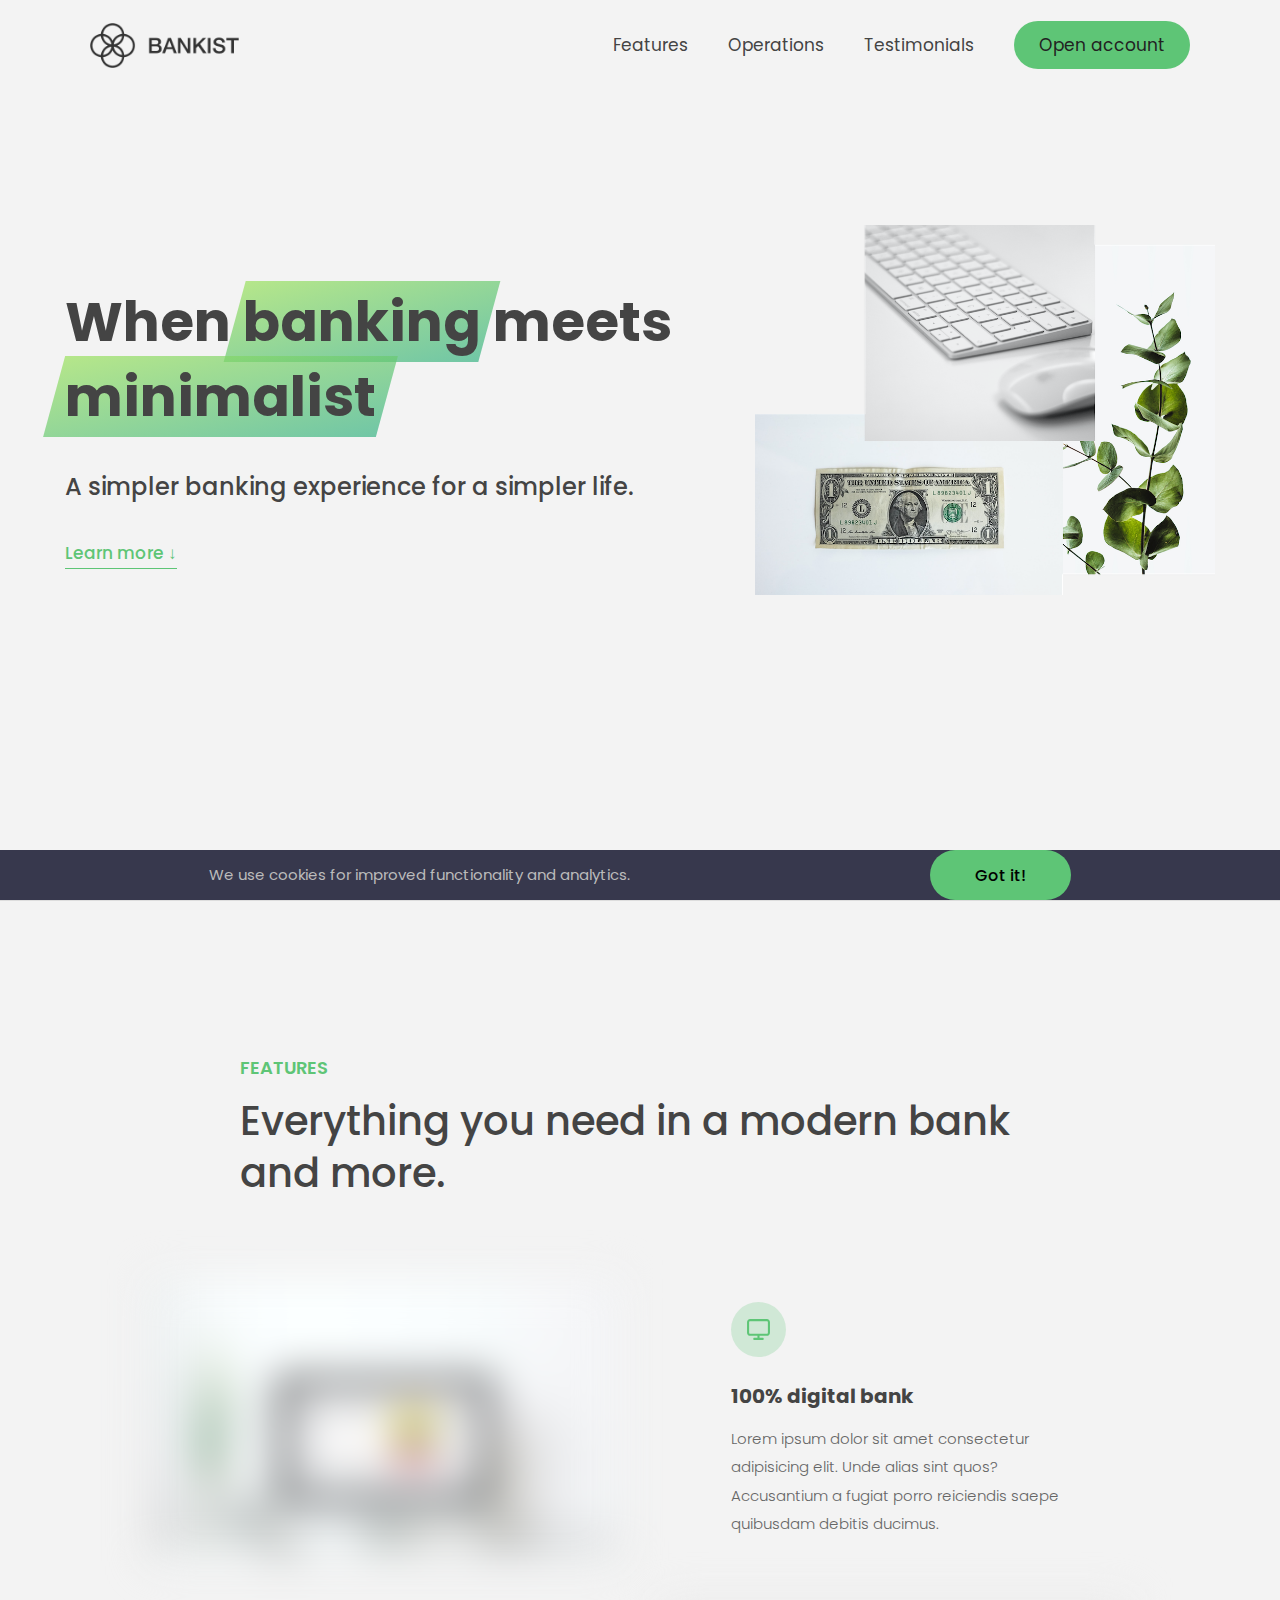
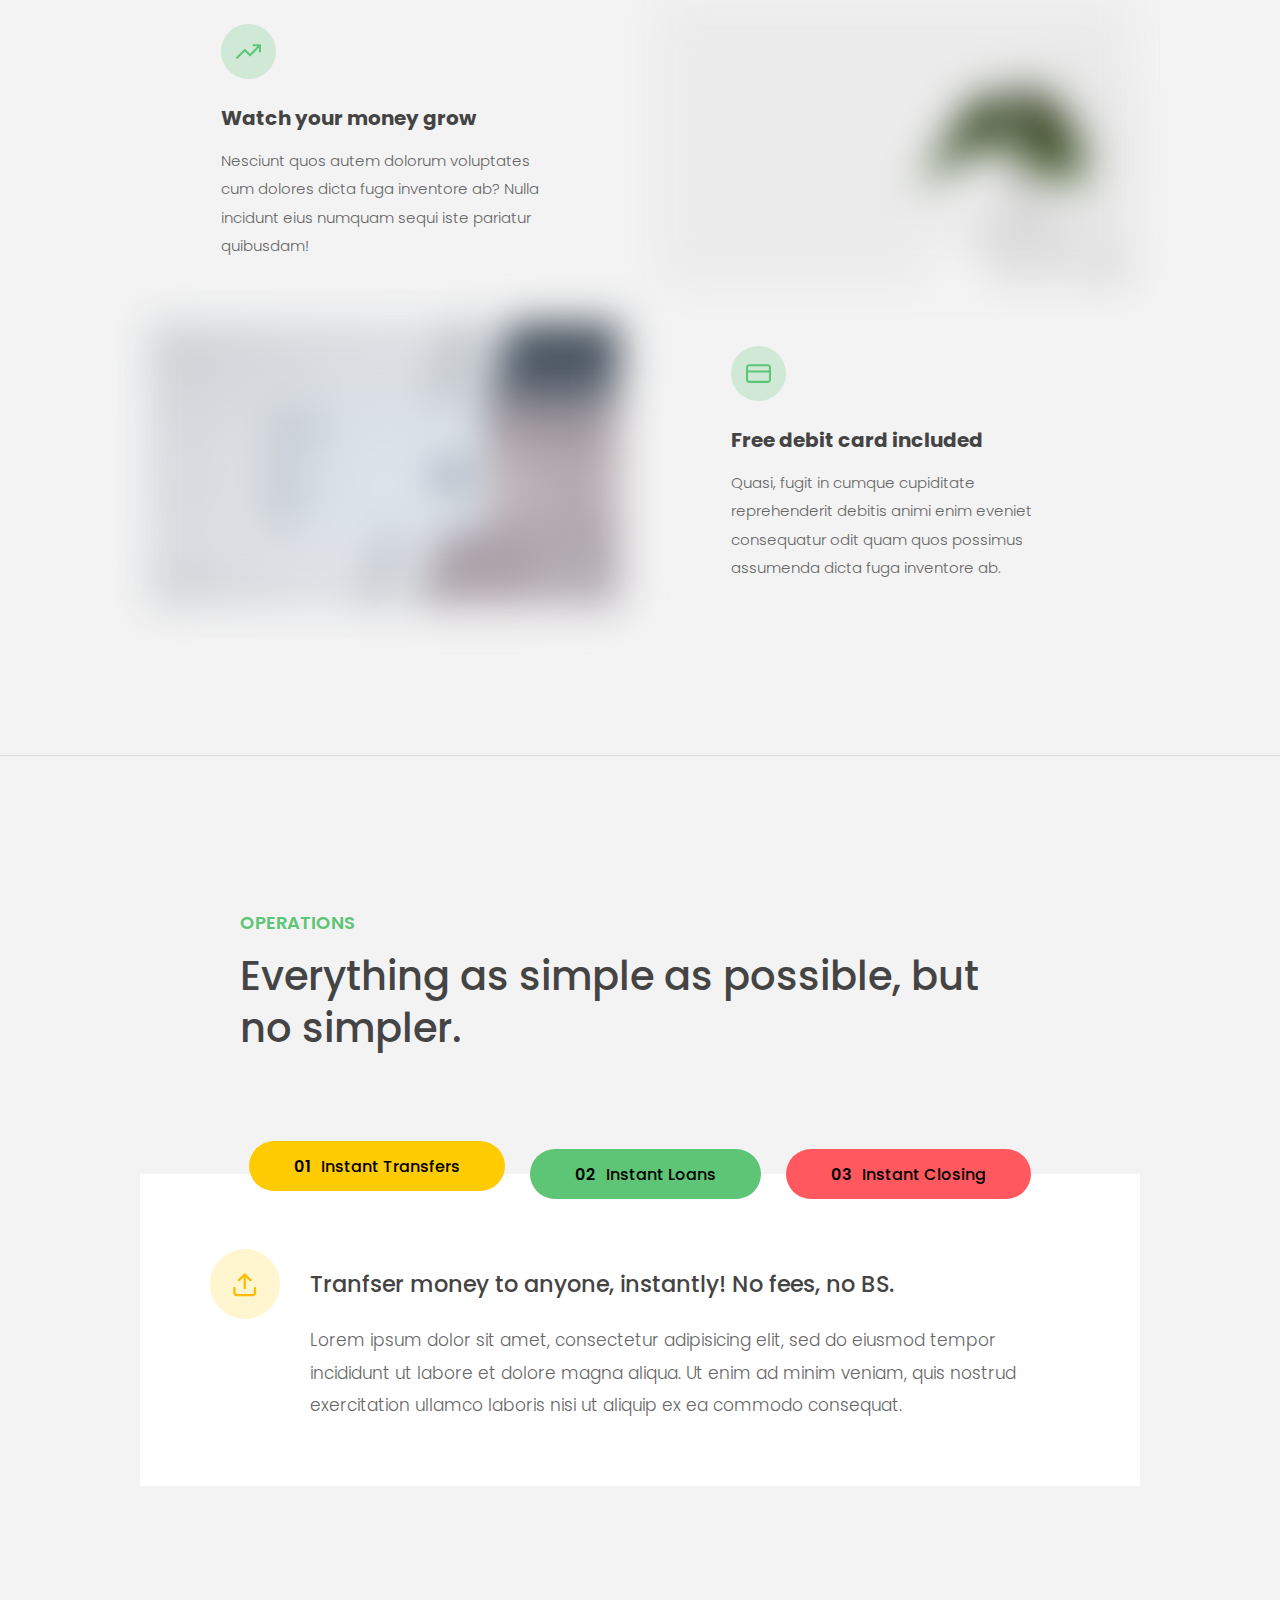
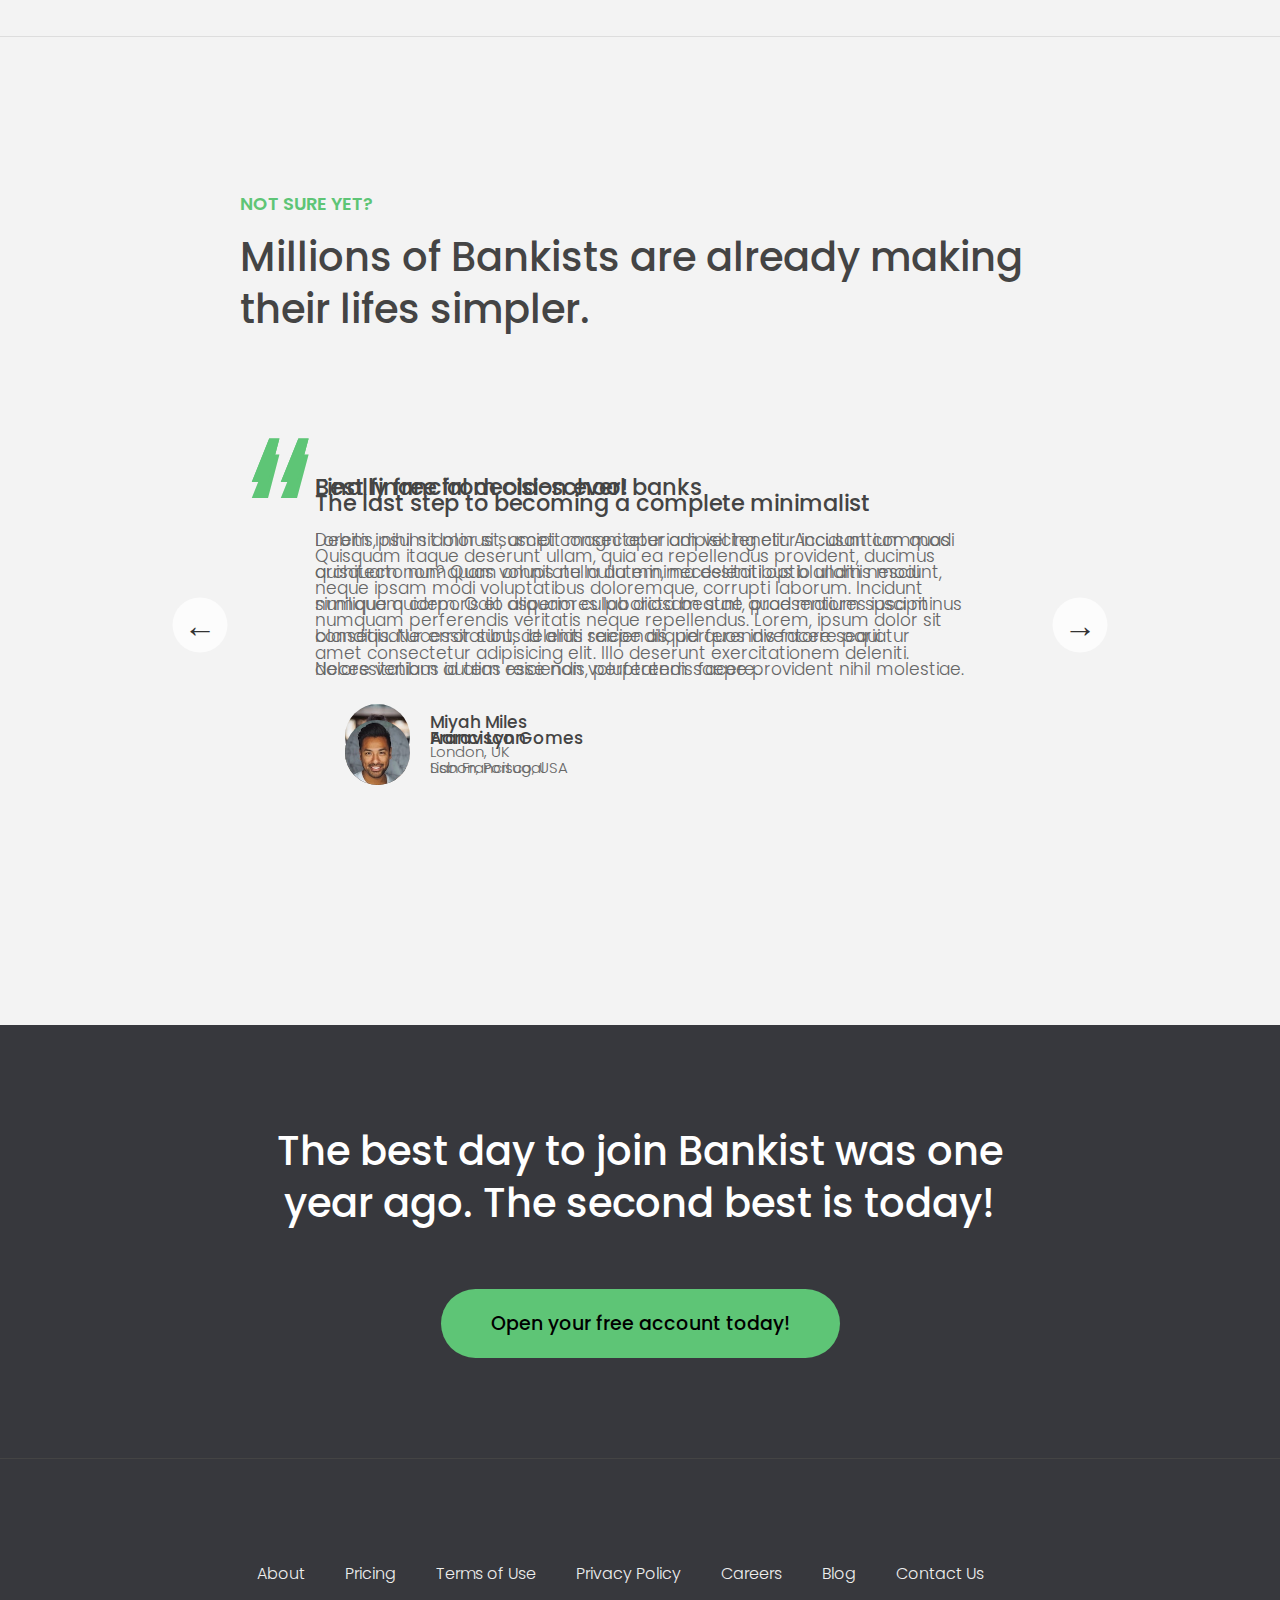
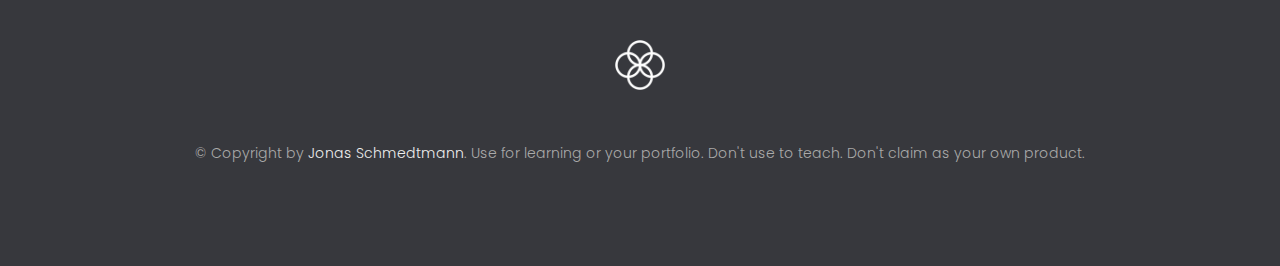
==== Bankist/index.html @ 1654a53a "." ====
<!DOCTYPE html>
<html lang="en">
  <head>
    <meta charset="UTF-8" />
    <meta name="viewport" content="width=device-width, initial-scale=1.0" />
    <meta http-equiv="X-UA-Compatible" content="ie=edge" />
    <link rel="shortcut icon" type="image/png" href="img/icon.png" />

    <link
      href="https://fonts.googleapis.com/css?family=Poppins:300,400,500,600&display=swap"
      rel="stylesheet"
    />
    <link rel="stylesheet" href="style.css" />
    <title>Bankist | When Banking meets Minimalist</title>
  </head>
  <body>
    <header class="header">
      <nav class="nav">
        <img
          src="img/logo.png"
          alt="Bankist logo"
          class="nav__logo"
          id="logo"
        />
        <ul class="nav__links">
          <li class="nav__item">
            <a class="nav__link" href="#section--1">Features</a>
          </li>
          <li class="nav__item">
            <a class="nav__link" href="#section--2">Operations</a>
          </li>
          <li class="nav__item">
            <a class="nav__link" href="#section--3">Testimonials</a>
          </li>
          <li class="nav__item">
            <a class="nav__link nav__link--btn btn--show-modal" href="#"
              >Open account</a
            >
          </li>
        </ul>
      </nav>

      <div class="header__title">
        <h1>
          When
          <!-- Green highlight effect -->
          <span class="highlight">banking</span>
          meets<br />
          <span class="highlight">minimalist</span>
        </h1>
        <h4>A simpler banking experience for a simpler life.</h4>
        <button class="btn--text btn--scroll-to">Learn more &DownArrow;</button>
        <img
          src="img/hero.png"
          class="header__img"
          alt="Minimalist bank items"
        />
      </div>
    </header>

    <section class="section" id="section--1">
      <div class="section__title">
        <h2 class="section__description">Features</h2>
        <h3 class="section__header">
          Everything you need in a modern bank and more.
        </h3>
      </div>

      <div class="features">
        <img
          src="img/digital-lazy.jpg"
          data-src="img/digital.jpg"
          alt="Computer"
          class="features__img lazy-img"
        />
        <div class="features__feature">
          <div class="features__icon">
            <svg>
              <use xlink:href="img/icons.svg#icon-monitor"></use>
            </svg>
          </div>
          <h5 class="features__header">100% digital bank</h5>
          <p>
            Lorem ipsum dolor sit amet consectetur adipisicing elit. Unde alias
            sint quos? Accusantium a fugiat porro reiciendis saepe quibusdam
            debitis ducimus.
          </p>
        </div>

        <div class="features__feature">
          <div class="features__icon">
            <svg>
              <use xlink:href="img/icons.svg#icon-trending-up"></use>
            </svg>
          </div>
          <h5 class="features__header">Watch your money grow</h5>
          <p>
            Nesciunt quos autem dolorum voluptates cum dolores dicta fuga
            inventore ab? Nulla incidunt eius numquam sequi iste pariatur
            quibusdam!
          </p>
        </div>
        <img
          src="img/grow-lazy.jpg"
          data-src="img/grow.jpg"
          alt="Plant"
          class="features__img lazy-img"
        />

        <img
          src="img/card-lazy.jpg"
          data-src="img/card.jpg"
          alt="Credit card"
          class="features__img lazy-img"
        />
        <div class="features__feature">
          <div class="features__icon">
            <svg>
              <use xlink:href="img/icons.svg#icon-credit-card"></use>
            </svg>
          </div>
          <h5 class="features__header">Free debit card included</h5>
          <p>
            Quasi, fugit in cumque cupiditate reprehenderit debitis animi enim
            eveniet consequatur odit quam quos possimus assumenda dicta fuga
            inventore ab.
          </p>
        </div>
      </div>
    </section>

    <section class="section" id="section--2">
      <div class="section__title">
        <h2 class="section__description">Operations</h2>
        <h3 class="section__header">
          Everything as simple as possible, but no simpler.
        </h3>
      </div>

      <div class="operations">
        <div class="operations__tab-container">
          <button
            class="btn operations__tab operations__tab--1 operations__tab--active"
            data-tab="1"
          >
            <span>01</span>Instant Transfers
          </button>
          <button class="btn operations__tab operations__tab--2" data-tab="2">
            <span>02</span>Instant Loans
          </button>
          <button class="btn operations__tab operations__tab--3" data-tab="3">
            <span>03</span>Instant Closing
          </button>
        </div>
        <div
          class="operations__content operations__content--1 operations__content--active"
        >
          <div class="operations__icon operations__icon--1">
            <svg>
              <use xlink:href="img/icons.svg#icon-upload"></use>
            </svg>
          </div>
          <h5 class="operations__header">
            Tranfser money to anyone, instantly! No fees, no BS.
          </h5>
          <p>
            Lorem ipsum dolor sit amet, consectetur adipisicing elit, sed do
            eiusmod tempor incididunt ut labore et dolore magna aliqua. Ut enim
            ad minim veniam, quis nostrud exercitation ullamco laboris nisi ut
            aliquip ex ea commodo consequat.
          </p>
        </div>

        <div class="operations__content operations__content--2">
          <div class="operations__icon operations__icon--2">
            <svg>
              <use xlink:href="img/icons.svg#icon-home"></use>
            </svg>
          </div>
          <h5 class="operations__header">
            Buy a home or make your dreams come true, with instant loans.
          </h5>
          <p>
            Duis aute irure dolor in reprehenderit in voluptate velit esse
            cillum dolore eu fugiat nulla pariatur. Excepteur sint occaecat
            cupidatat non proident, sunt in culpa qui officia deserunt mollit
            anim id est laborum.
          </p>
        </div>
        <div class="operations__content operations__content--3">
          <div class="operations__icon operations__icon--3">
            <svg>
              <use xlink:href="img/icons.svg#icon-user-x"></use>
            </svg>
          </div>
          <h5 class="operations__header">
            No longer need your account? No problem! Close it instantly.
          </h5>
          <p>
            Excepteur sint occaecat cupidatat non proident, sunt in culpa qui
            officia deserunt mollit anim id est laborum. Ut enim ad minim
            veniam, quis nostrud exercitation ullamco laboris nisi ut aliquip ex
            ea commodo consequat.
          </p>
        </div>
      </div>
    </section>

    <section class="section" id="section--3">
      <div class="section__title section__title--testimonials">
        <h2 class="section__description">Not sure yet?</h2>
        <h3 class="section__header">
          Millions of Bankists are already making their lifes simpler.
        </h3>
      </div>

      <div class="slider">
        <div class="slide slide--1">
          <div class="testimonial">
            <h5 class="testimonial__header">Best financial decision ever!</h5>
            <blockquote class="testimonial__text">
              Lorem ipsum dolor sit, amet consectetur adipisicing elit.
              Accusantium quas quisquam non? Quas voluptate nulla minima
              deleniti optio ullam nesciunt, numquam corporis et asperiores
              laboriosam sunt, praesentium suscipit blanditiis. Necessitatibus
              id alias reiciendis, perferendis facere pariatur dolore veniam
              autem esse non voluptatem saepe provident nihil molestiae.
            </blockquote>
            <address class="testimonial__author">
              <img src="img/user-1.jpg" alt="" class="testimonial__photo" />
              <h6 class="testimonial__name">Aarav Lynn</h6>
              <p class="testimonial__location">San Francisco, USA</p>
            </address>
          </div>
        </div>

        <div class="slide slide--2">
          <div class="testimonial">
            <h5 class="testimonial__header">
              The last step to becoming a complete minimalist
            </h5>
            <blockquote class="testimonial__text">
              Quisquam itaque deserunt ullam, quia ea repellendus provident,
              ducimus neque ipsam modi voluptatibus doloremque, corrupti
              laborum. Incidunt numquam perferendis veritatis neque repellendus.
              Lorem, ipsum dolor sit amet consectetur adipisicing elit. Illo
              deserunt exercitationem deleniti.
            </blockquote>
            <address class="testimonial__author">
              <img src="img/user-2.jpg" alt="" class="testimonial__photo" />
              <h6 class="testimonial__name">Miyah Miles</h6>
              <p class="testimonial__location">London, UK</p>
            </address>
          </div>
        </div>

        <div class="slide slide--3">
          <div class="testimonial">
            <h5 class="testimonial__header">
              Finally free from old-school banks
            </h5>
            <blockquote class="testimonial__text">
              Debitis, nihil sit minus suscipit magni aperiam vel tenetur
              incidunt commodi architecto numquam omnis nulla autem,
              necessitatibus blanditiis modi similique quidem. Odio aliquam
              culpa dicta beatae quod maiores ipsa minus consequatur error sunt,
              deleniti saepe aliquid quos inventore sequi. Necessitatibus id
              alias reiciendis, perferendis facere.
            </blockquote>
            <address class="testimonial__author">
              <img src="img/user-3.jpg" alt="" class="testimonial__photo" />
              <h6 class="testimonial__name">Francisco Gomes</h6>
              <p class="testimonial__location">Lisbon, Portugal</p>
            </address>
          </div>
        </div>

        <!-- <div class="slide"><img src="img/img-1.jpg" alt="Photo 1" /></div>
        <div class="slide"><img src="img/img-2.jpg" alt="Photo 2" /></div>
        <div class="slide"><img src="img/img-3.jpg" alt="Photo 3" /></div>
        <div class="slide"><img src="img/img-4.jpg" alt="Photo 4" /></div> -->
        <button class="slider__btn slider__btn--left">&larr;</button>
        <button class="slider__btn slider__btn--right">&rarr;</button>
        <div class="dots"></div>
      </div>
    </section>

    <section class="section section--sign-up">
      <div class="section__title">
        <h3 class="section__header">
          The best day to join Bankist was one year ago. The second best is
          today!
        </h3>
      </div>
      <button class="btn btn--show-modal">Open your free account today!</button>
    </section>

    <footer class="footer">
      <ul class="footer__nav">
        <li class="footer__item">
          <a class="footer__link" href="#">About</a>
        </li>
        <li class="footer__item">
          <a class="footer__link" href="#">Pricing</a>
        </li>
        <li class="footer__item">
          <a class="footer__link" href="#">Terms of Use</a>
        </li>
        <li class="footer__item">
          <a class="footer__link" href="#">Privacy Policy</a>
        </li>
        <li class="footer__item">
          <a class="footer__link" href="#">Careers</a>
        </li>
        <li class="footer__item">
          <a class="footer__link" href="#">Blog</a>
        </li>
        <li class="footer__item">
          <a class="footer__link" href="#">Contact Us</a>
        </li>
      </ul>
      <img src="img/icon.png" alt="Logo" class="footer__logo" />
      <p class="footer__copyright">
        &copy; Copyright by
        <a
          class="footer__link twitter-link"
          target="_blank"
          href="https://twitter.com/jonasschmedtman"
          >Jonas Schmedtmann</a
        >. Use for learning or your portfolio. Don't use to teach. Don't claim
        as your own product.
      </p>
    </footer>

    <div class="modal hidden">
      <button class="btn--close-modal">&times;</button>
      <h2 class="modal__header">
        Open your bank account <br />
        in just <span class="highlight">5 minutes</span>
      </h2>
      <form class="modal__form">
        <label>First Name</label>
        <input type="text" />
        <label>Last Name</label>
        <input type="text" />
        <label>Email Address</label>
        <input type="email" />
        <button class="btn">Next step &rarr;</button>
      </form>
    </div>
    <div class="overlay hidden"></div>

    <script src="script.js"></script>
  </body>
</html>
---- Bankist/style.css ----
/* The page is NOT responsive. You can implement responsiveness yourself if you wanna have some fun 😃 */

:root {
  --color-primary: #5ec576;
  --color-secondary: #ffcb03;
  --color-tertiary: #ff585f;
  --color-primary-darker: #4bbb7d;
  --color-secondary-darker: #ffbb00;
  --color-tertiary-darker: #fd424b;
  --color-primary-opacity: #5ec5763a;
  --color-secondary-opacity: #ffcd0331;
  --color-tertiary-opacity: #ff58602d;
  --gradient-primary: linear-gradient(to top left, #39b385, #9be15d);
  --gradient-secondary: linear-gradient(to top left, #ffb003, #ffcb03);
}

* {
  margin: 0;
  padding: 0;
  box-sizing: inherit;
}

html {
  font-size: 62.5%;
  box-sizing: border-box;
}

body {
  font-family: 'Poppins', sans-serif;
  font-weight: 300;
  color: #444;
  line-height: 1.9;
  background-color: #f3f3f3;
}

/* GENERAL ELEMENTS */
.section {
  padding: 15rem 3rem;
  border-top: 1px solid #ddd;

  transition: transform 1s, opacity 1s;
}

.section--hidden {
  opacity: 0;
  transform: translateY(8rem);
}

.section__title {
  max-width: 80rem;
  margin: 0 auto 8rem auto;
}

.section__description {
  font-size: 1.8rem;
  font-weight: 600;
  text-transform: uppercase;
  color: var(--color-primary);
  margin-bottom: 1rem;
}

.section__header {
  font-size: 4rem;
  line-height: 1.3;
  font-weight: 500;
}

.btn {
  display: inline-block;
  background-color: var(--color-primary);
  font-size: 1.6rem;
  font-family: inherit;
  font-weight: 500;
  border: none;
  padding: 1.25rem 4.5rem;
  border-radius: 10rem;
  cursor: pointer;
  transition: all 0.3s;
}

.btn:hover {
  background-color: var(--color-primary-darker);
}

.btn--text {
  display: inline-block;
  background: none;
  font-size: 1.7rem;
  font-family: inherit;
  font-weight: 500;
  color: var(--color-primary);
  border: none;
  border-bottom: 1px solid currentColor;
  padding-bottom: 2px;
  cursor: pointer;
  transition: all 0.3s;
}

p {
  color: #666;
}

/* This is BAD for accessibility! Don't do in the real world! */
button:focus {
  outline: none;
}

img {
  transition: filter 0.5s;
}

.lazy-img {
  filter: blur(20px);
}

/* NAVIGATION */
.nav {
  display: flex;
  justify-content: space-between;
  align-items: center;
  height: 9rem;
  width: 100%;
  padding: 0 6rem;
  z-index: 100;
}

/* nav and stickly class at the same time */
.nav.sticky {
  position: fixed;
  background-color: rgba(255, 255, 255, 0.95);
}

.nav__logo {
  height: 4.5rem;
  transition: all 0.3s;
}

.nav__links {
  display: flex;
  align-items: center;
  list-style: none;
}

.nav__item {
  margin-left: 4rem;
}

.nav__link:link,
.nav__link:visited {
  font-size: 1.7rem;
  font-weight: 400;
  color: inherit;
  text-decoration: none;
  display: block;
  transition: all 0.3s;
}

.nav__link--btn:link,
.nav__link--btn:visited {
  padding: 0.8rem 2.5rem;
  border-radius: 3rem;
  background-color: var(--color-primary);
  color: #222;
}

.nav__link--btn:hover,
.nav__link--btn:active {
  color: inherit;
  background-color: var(--color-primary-darker);
  color: #333;
}

/* HEADER */
.header {
  padding: 0 3rem;
  height: 100vh;
  display: flex;
  flex-direction: column;
  align-items: center;
}

.header__title {
  flex: 1;

  max-width: 115rem;
  display: grid;
  grid-template-columns: 3fr 2fr;
  row-gap: 3rem;
  align-content: center;
  justify-content: center;

  align-items: start;
  justify-items: start;
}

h1 {
  font-size: 5.5rem;
  line-height: 1.35;
}

h4 {
  font-size: 2.4rem;
  font-weight: 500;
}

.header__img {
  width: 100%;
  grid-column: 2 / 3;
  grid-row: 1 / span 4;
  transform: translateY(-6rem);
}

.highlight {
  position: relative;
}

.highlight::after {
  display: block;
  content: '';
  position: absolute;
  bottom: 0;
  left: 0;
  height: 100%;
  width: 100%;
  z-index: -1;
  opacity: 0.7;
  transform: scale(1.07, 1.05) skewX(-15deg);
  background-image: var(--gradient-primary);
}

/* FEATURES */
.features {
  display: grid;
  grid-template-columns: 1fr 1fr;
  gap: 4rem;
  margin: 0 12rem;
}

.features__img {
  width: 100%;
}

.features__feature {
  align-self: center;
  justify-self: center;
  width: 70%;
  font-size: 1.5rem;
}

.features__icon {
  display: flex;
  align-items: center;
  justify-content: center;
  background-color: var(--color-primary-opacity);
  height: 5.5rem;
  width: 5.5rem;
  border-radius: 50%;
  margin-bottom: 2rem;
}

.features__icon svg {
  height: 2.5rem;
  width: 2.5rem;
  fill: var(--color-primary);
}

.features__header {
  font-size: 2rem;
  margin-bottom: 1rem;
}

/* OPERATIONS */
.operations {
  max-width: 100rem;
  margin: 12rem auto 0 auto;

  background-color: #fff;
}

.operations__tab-container {
  display: flex;
  justify-content: center;
}

.operations__tab {
  margin-right: 2.5rem;
  transform: translateY(-50%);
}

.operations__tab span {
  margin-right: 1rem;
  font-weight: 600;
  display: inline-block;
}

.operations__tab--1 {
  background-color: var(--color-secondary);
}

.operations__tab--1:hover {
  background-color: var(--color-secondary-darker);
}

.operations__tab--3 {
  background-color: var(--color-tertiary);
  margin: 0;
}

.operations__tab--3:hover {
  background-color: var(--color-tertiary-darker);
}

.operations__tab--active {
  transform: translateY(-66%);
}

.operations__content {
  display: none;

  /* JUST PRESENTATIONAL */
  font-size: 1.7rem;
  padding: 2.5rem 7rem 6.5rem 7rem;
}

.operations__content--active {
  display: grid;
  grid-template-columns: 7rem 1fr;
  column-gap: 3rem;
  row-gap: 0.5rem;
}

.operations__header {
  font-size: 2.25rem;
  font-weight: 500;
  align-self: center;
}

.operations__icon {
  display: flex;
  align-items: center;
  justify-content: center;
  height: 7rem;
  width: 7rem;
  border-radius: 50%;
}

.operations__icon svg {
  height: 2.75rem;
  width: 2.75rem;
}

.operations__content p {
  grid-column: 2;
}

.operations__icon--1 {
  background-color: var(--color-secondary-opacity);
}
.operations__icon--2 {
  background-color: var(--color-primary-opacity);
}
.operations__icon--3 {
  background-color: var(--color-tertiary-opacity);
}
.operations__icon--1 svg {
  fill: var(--color-secondary-darker);
}
.operations__icon--2 svg {
  fill: var(--color-primary);
}
.operations__icon--3 svg {
  fill: var(--color-tertiary);
}

/* SLIDER */
.slider {
  max-width: 100rem;
  height: 50rem;
  margin: 0 auto;
  position: relative;

  /* IN THE END */
  overflow: hidden;
}

.slide {
  position: absolute;
  top: 0;
  width: 100%;
  height: 50rem;

  display: flex;
  align-items: center;
  justify-content: center;

  /* THIS creates the animation! */
  transition: transform 1s;
}

.slide > img {
  /* Only for images that have different size than slide */
  width: 100%;
  height: 100%;
  object-fit: cover;
}

.slider__btn {
  position: absolute;
  top: 50%;
  z-index: 10;

  border: none;
  background: rgba(255, 255, 255, 0.7);
  font-family: inherit;
  color: #333;
  border-radius: 50%;
  height: 5.5rem;
  width: 5.5rem;
  font-size: 3.25rem;
  cursor: pointer;
}

.slider__btn--left {
  left: 6%;
  transform: translate(-50%, -50%);
}

.slider__btn--right {
  right: 6%;
  transform: translate(50%, -50%);
}

.dots {
  position: absolute;
  bottom: 5%;
  left: 50%;
  transform: translateX(-50%);
  display: flex;
}

.dots__dot {
  border: none;
  background-color: #b9b9b9;
  opacity: 0.7;
  height: 1rem;
  width: 1rem;
  border-radius: 50%;
  margin-right: 1.75rem;
  cursor: pointer;
  transition: all 0.5s;

  /* Only necessary when overlying images */
  /* box-shadow: 0 0.6rem 1.5rem rgba(0, 0, 0, 0.7); */
}

.dots__dot:last-child {
  margin: 0;
}

.dots__dot--active {
  /* background-color: #fff; */
  background-color: #888;
  opacity: 1;
}

/* TESTIMONIALS */
.testimonial {
  width: 65%;
  position: relative;
}

.testimonial::before {
  content: '\201C';
  position: absolute;
  top: -5.7rem;
  left: -6.8rem;
  line-height: 1;
  font-size: 20rem;
  font-family: inherit;
  color: var(--color-primary);
  z-index: -1;
}

.testimonial__header {
  font-size: 2.25rem;
  font-weight: 500;
  margin-bottom: 1.5rem;
}

.testimonial__text {
  font-size: 1.7rem;
  margin-bottom: 3.5rem;
  color: #666;
}

.testimonial__author {
  margin-left: 3rem;
  font-style: normal;

  display: grid;
  grid-template-columns: 6.5rem 1fr;
  column-gap: 2rem;
}

.testimonial__photo {
  grid-row: 1 / span 2;
  width: 6.5rem;
  border-radius: 50%;
}

.testimonial__name {
  font-size: 1.7rem;
  font-weight: 500;
  align-self: end;
  margin: 0;
}

.testimonial__location {
  font-size: 1.5rem;
}

.section__title--testimonials {
  margin-bottom: 4rem;
}

/* SIGNUP */
.section--sign-up {
  background-color: #37383d;
  border-top: none;
  border-bottom: 1px solid #444;
  text-align: center;
  padding: 10rem 3rem;
}

.section--sign-up .section__header {
  color: #fff;
  text-align: center;
}

.section--sign-up .section__title {
  margin-bottom: 6rem;
}

.section--sign-up .btn {
  font-size: 1.9rem;
  padding: 2rem 5rem;
}

/* FOOTER */
.footer {
  padding: 10rem 3rem;
  background-color: #37383d;
}

.footer__nav {
  list-style: none;
  display: flex;
  justify-content: center;
  margin-bottom: 5rem;
}

.footer__item {
  margin-right: 4rem;
}

.footer__link {
  font-size: 1.6rem;
  color: #eee;
  text-decoration: none;
}

.footer__logo {
  height: 5rem;
  display: block;
  margin: 0 auto;
  margin-bottom: 5rem;
}

.footer__copyright {
  font-size: 1.4rem;
  color: #aaa;
  text-align: center;
}

.footer__copyright .footer__link {
  font-size: 1.4rem;
}

/* MODAL WINDOW */
.modal {
  position: fixed;
  top: 50%;
  left: 50%;
  transform: translate(-50%, -50%);
  max-width: 60rem;
  background-color: #f3f3f3;
  padding: 5rem 6rem;
  box-shadow: 0 4rem 6rem rgba(0, 0, 0, 0.3);
  z-index: 1000;
  transition: all 0.5s;
}

.overlay {
  position: fixed;
  top: 0;
  left: 0;
  width: 100%;
  height: 100%;
  background-color: rgba(0, 0, 0, 0.5);
  backdrop-filter: blur(4px);
  z-index: 100;
  transition: all 0.5s;
}

.modal__header {
  font-size: 3.25rem;
  margin-bottom: 4.5rem;
  line-height: 1.5;
}

.modal__form {
  margin: 0 3rem;
  display: grid;
  grid-template-columns: 1fr 2fr;
  align-items: center;
  gap: 2.5rem;
}

.modal__form label {
  font-size: 1.7rem;
  font-weight: 500;
}

.modal__form input {
  font-size: 1.7rem;
  padding: 1rem 1.5rem;
  border: 1px solid #ddd;
  border-radius: 0.5rem;
}

.modal__form button {
  grid-column: 1 / span 2;
  justify-self: center;
  margin-top: 1rem;
}

.btn--close-modal {
  font-family: inherit;
  color: inherit;
  position: absolute;
  top: 0.5rem;
  right: 2rem;
  font-size: 4rem;
  cursor: pointer;
  border: none;
  background: none;
}

.hidden {
  visibility: hidden;
  opacity: 0;
}

/* COOKIE MESSAGE */
.cookie-message {
  display: flex;
  align-items: center;
  justify-content: space-evenly;
  width: 100%;
  background-color: white;
  color: #bbb;
  font-size: 1.5rem;
  font-weight: 400;
}
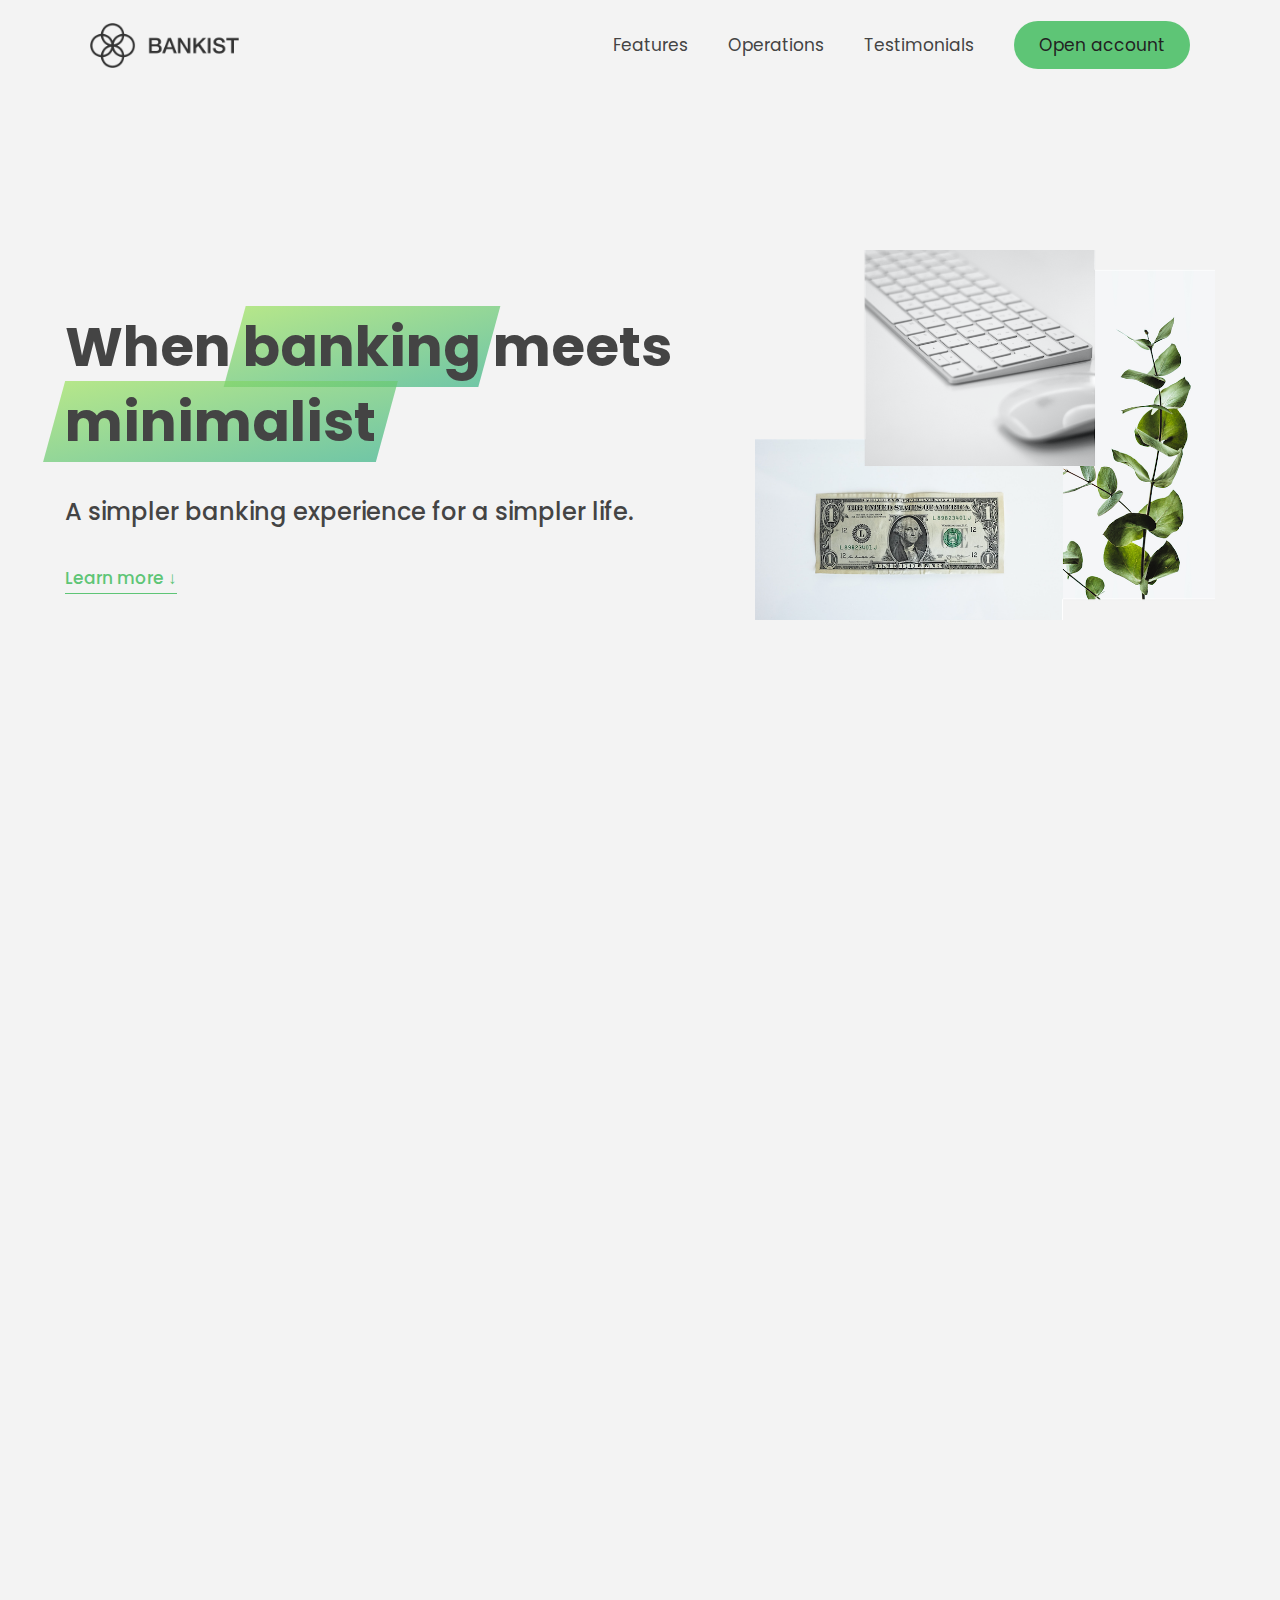
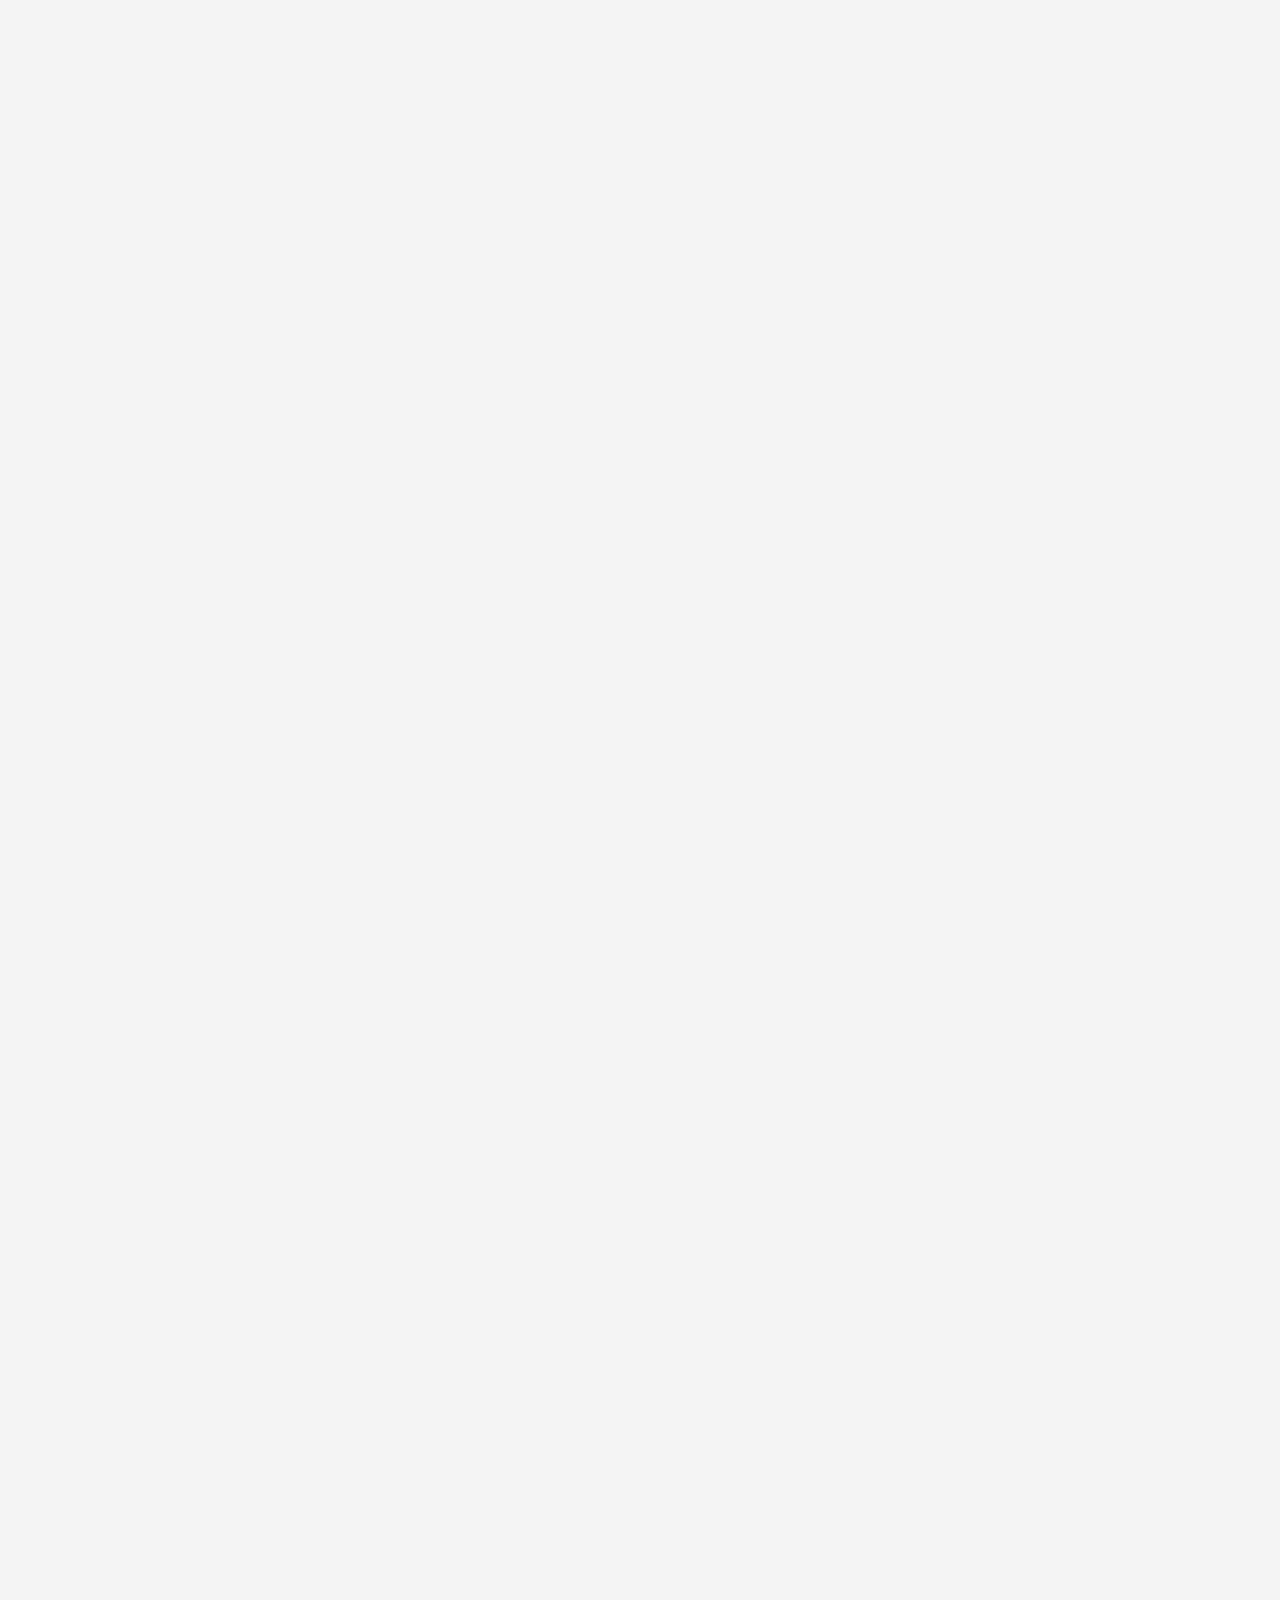
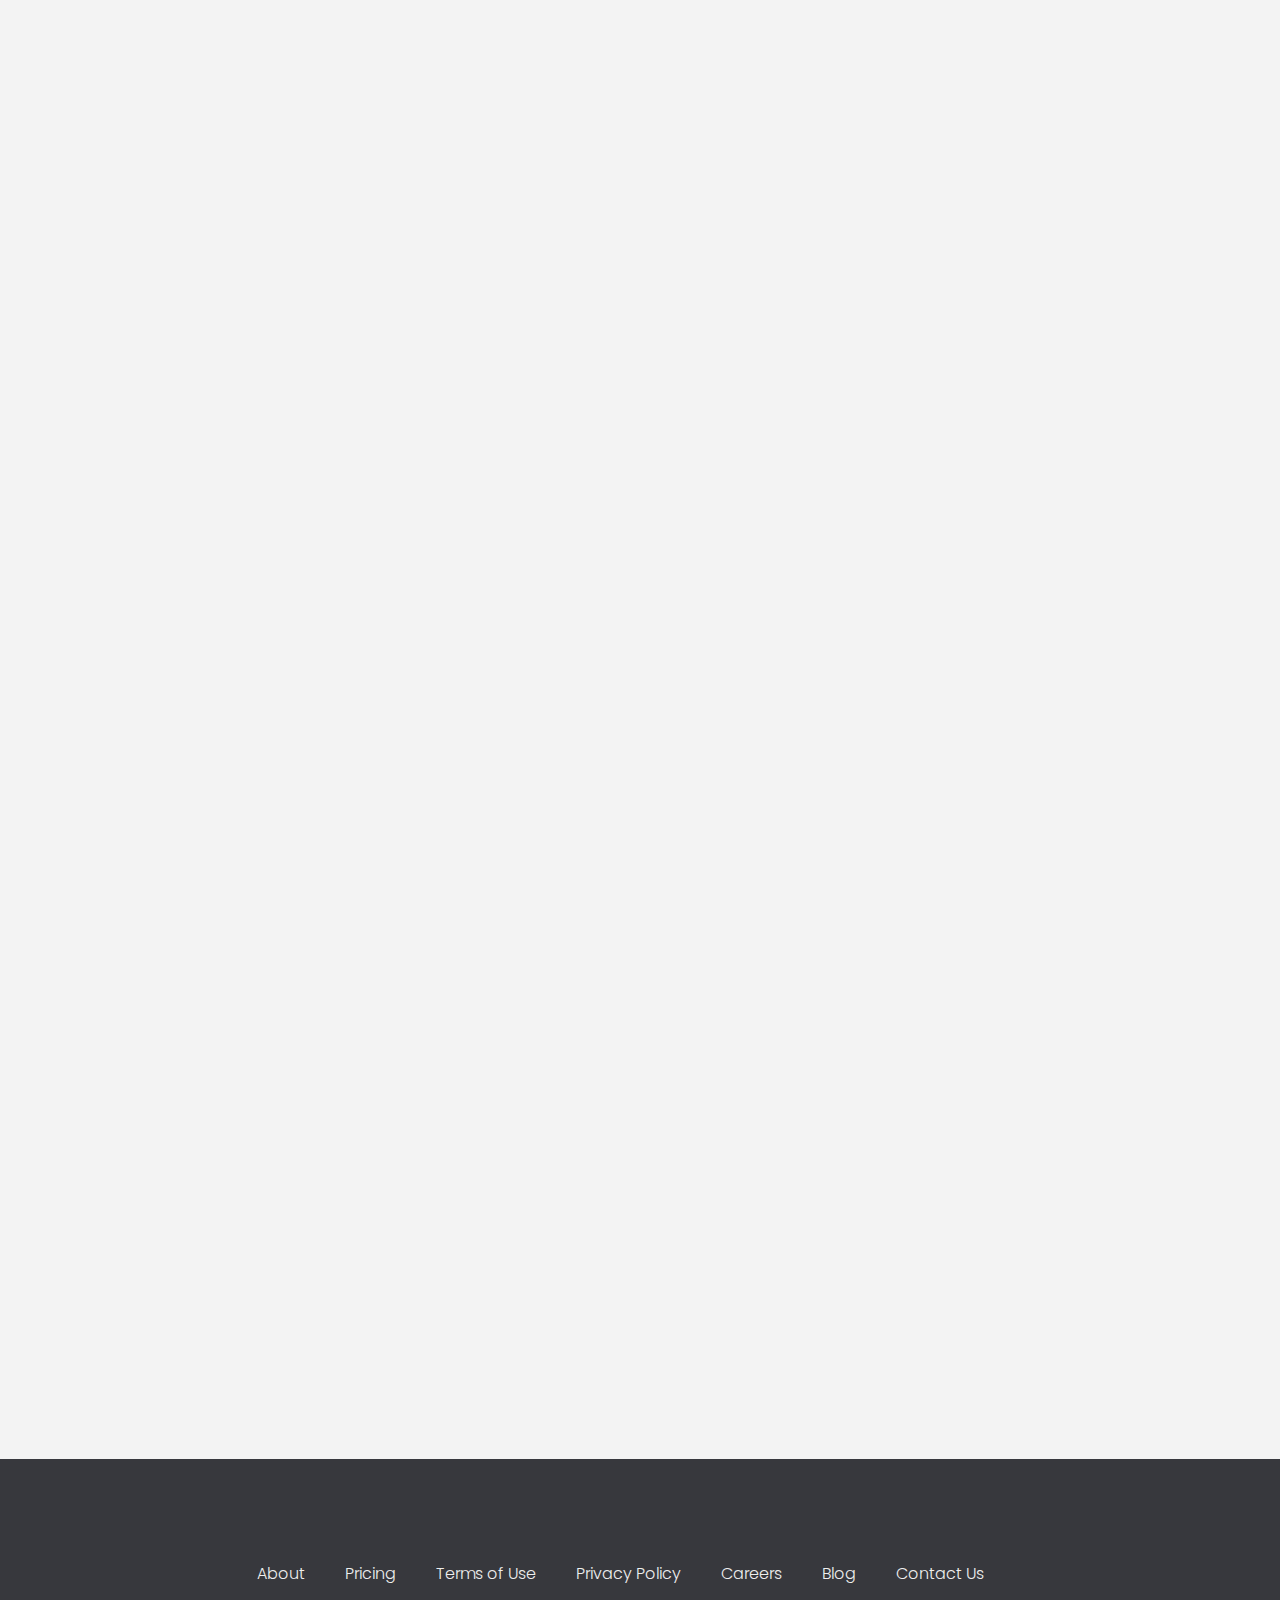
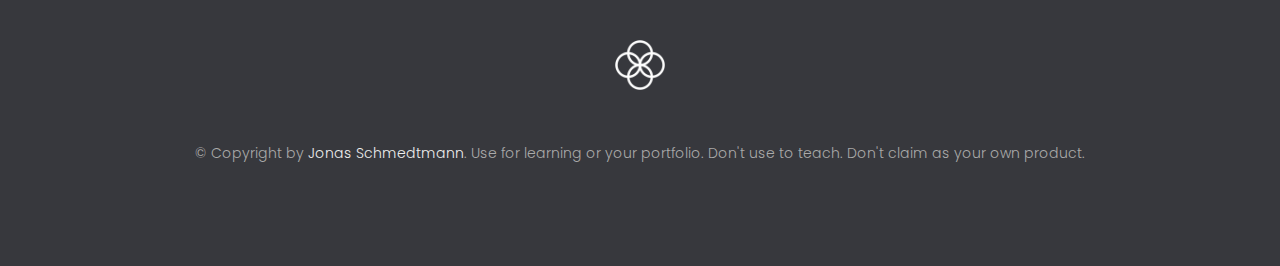
==== commit 6ee95cc8: "." ====
--- a/Bankist/index.html
+++ b/Bankist/index.html
@@ -2,9 +2,16 @@
 <html lang="en">
   <head>
     <meta charset="UTF-8" />
-    <meta name="viewport" content="width=device-width, initial-scale=1.0" />
+    <meta
+      name="viewport"
+      content="width=device-width, initial-scale=1.0"
+    />
     <meta http-equiv="X-UA-Compatible" content="ie=edge" />
-    <link rel="shortcut icon" type="image/png" href="img/icon.png" />
+    <link
+      rel="shortcut icon"
+      type="image/png"
+      href="img/icon.png"
+    />
 
     <link
       href="https://fonts.googleapis.com/css?family=Poppins:300,400,500,600&display=swap"
@@ -12,6 +19,7 @@
     />
     <link rel="stylesheet" href="style.css" />
     <title>Bankist | When Banking meets Minimalist</title>
+    <script defer src="script.js"></script>
   </head>
   <body>
     <header class="header">
@@ -21,19 +29,28 @@
           alt="Bankist logo"
           class="nav__logo"
           id="logo"
+          data-version-number="3.0"
         />
         <ul class="nav__links">
           <li class="nav__item">
-            <a class="nav__link" href="#section--1">Features</a>
+            <a class="nav__link" href="#section--1"
+              >Features</a
+            >
           </li>
           <li class="nav__item">
-            <a class="nav__link" href="#section--2">Operations</a>
+            <a class="nav__link" href="#section--2"
+              >Operations</a
+            >
           </li>
           <li class="nav__item">
-            <a class="nav__link" href="#section--3">Testimonials</a>
+            <a class="nav__link" href="#section--3"
+              >Testimonials</a
+            >
           </li>
           <li class="nav__item">
-            <a class="nav__link nav__link--btn btn--show-modal" href="#"
+            <a
+              class="nav__link nav__link--btn btn--show-modal"
+              href="#"
               >Open account</a
             >
           </li>
@@ -48,8 +65,12 @@
           meets<br />
           <span class="highlight">minimalist</span>
         </h1>
-        <h4>A simpler banking experience for a simpler life.</h4>
-        <button class="btn--text btn--scroll-to">Learn more &DownArrow;</button>
+        <h4>
+          A simpler banking experience for a simpler life.
+        </h4>
+        <button class="btn--text btn--scroll-to">
+          Learn more &DownArrow;
+        </button>
         <img
           src="img/hero.png"
           class="header__img"
@@ -76,28 +97,37 @@
         <div class="features__feature">
           <div class="features__icon">
             <svg>
-              <use xlink:href="img/icons.svg#icon-monitor"></use>
-            </svg>
-          </div>
-          <h5 class="features__header">100% digital bank</h5>
-          <p>
-            Lorem ipsum dolor sit amet consectetur adipisicing elit. Unde alias
-            sint quos? Accusantium a fugiat porro reiciendis saepe quibusdam
-            debitis ducimus.
+              <use
+                xlink:href="img/icons.svg#icon-monitor"
+              ></use>
+            </svg>
+          </div>
+          <h5 class="features__header">
+            100% digital bank
+          </h5>
+          <p>
+            Lorem ipsum dolor sit amet consectetur
+            adipisicing elit. Unde alias sint quos?
+            Accusantium a fugiat porro reiciendis saepe
+            quibusdam debitis ducimus.
           </p>
         </div>
 
         <div class="features__feature">
           <div class="features__icon">
             <svg>
-              <use xlink:href="img/icons.svg#icon-trending-up"></use>
-            </svg>
-          </div>
-          <h5 class="features__header">Watch your money grow</h5>
-          <p>
-            Nesciunt quos autem dolorum voluptates cum dolores dicta fuga
-            inventore ab? Nulla incidunt eius numquam sequi iste pariatur
-            quibusdam!
+              <use
+                xlink:href="img/icons.svg#icon-trending-up"
+              ></use>
+            </svg>
+          </div>
+          <h5 class="features__header">
+            Watch your money grow
+          </h5>
+          <p>
+            Nesciunt quos autem dolorum voluptates cum
+            dolores dicta fuga inventore ab? Nulla incidunt
+            eius numquam sequi iste pariatur quibusdam!
           </p>
         </div>
         <img
@@ -116,14 +146,18 @@
         <div class="features__feature">
           <div class="features__icon">
             <svg>
-              <use xlink:href="img/icons.svg#icon-credit-card"></use>
-            </svg>
-          </div>
-          <h5 class="features__header">Free debit card included</h5>
-          <p>
-            Quasi, fugit in cumque cupiditate reprehenderit debitis animi enim
-            eveniet consequatur odit quam quos possimus assumenda dicta fuga
-            inventore ab.
+              <use
+                xlink:href="img/icons.svg#icon-credit-card"
+              ></use>
+            </svg>
+          </div>
+          <h5 class="features__header">
+            Free debit card included
+          </h5>
+          <p>
+            Quasi, fugit in cumque cupiditate reprehenderit
+            debitis animi enim eveniet consequatur odit quam
+            quos possimus assumenda dicta fuga inventore ab.
           </p>
         </div>
       </div>
@@ -145,10 +179,16 @@
           >
             <span>01</span>Instant Transfers
           </button>
-          <button class="btn operations__tab operations__tab--2" data-tab="2">
+          <button
+            class="btn operations__tab operations__tab--2"
+            data-tab="2"
+          >
             <span>02</span>Instant Loans
           </button>
-          <button class="btn operations__tab operations__tab--3" data-tab="3">
+          <button
+            class="btn operations__tab operations__tab--3"
+            data-tab="3"
+          >
             <span>03</span>Instant Closing
           </button>
         </div>
@@ -157,79 +197,110 @@
         >
           <div class="operations__icon operations__icon--1">
             <svg>
-              <use xlink:href="img/icons.svg#icon-upload"></use>
+              <use
+                xlink:href="img/icons.svg#icon-upload"
+              ></use>
             </svg>
           </div>
           <h5 class="operations__header">
-            Tranfser money to anyone, instantly! No fees, no BS.
-          </h5>
-          <p>
-            Lorem ipsum dolor sit amet, consectetur adipisicing elit, sed do
-            eiusmod tempor incididunt ut labore et dolore magna aliqua. Ut enim
-            ad minim veniam, quis nostrud exercitation ullamco laboris nisi ut
+            Tranfser money to anyone, instantly! No fees, no
+            BS.
+          </h5>
+          <p>
+            Lorem ipsum dolor sit amet, consectetur
+            adipisicing elit, sed do eiusmod tempor
+            incididunt ut labore et dolore magna aliqua. Ut
+            enim ad minim veniam, quis nostrud exercitation
+            ullamco laboris nisi ut aliquip ex ea commodo
+            consequat.
+          </p>
+        </div>
+
+        <div
+          class="operations__content operations__content--2"
+        >
+          <div class="operations__icon operations__icon--2">
+            <svg>
+              <use
+                xlink:href="img/icons.svg#icon-home"
+              ></use>
+            </svg>
+          </div>
+          <h5 class="operations__header">
+            Buy a home or make your dreams come true, with
+            instant loans.
+          </h5>
+          <p>
+            Duis aute irure dolor in reprehenderit in
+            voluptate velit esse cillum dolore eu fugiat
+            nulla pariatur. Excepteur sint occaecat
+            cupidatat non proident, sunt in culpa qui
+            officia deserunt mollit anim id est laborum.
+          </p>
+        </div>
+        <div
+          class="operations__content operations__content--3"
+        >
+          <div class="operations__icon operations__icon--3">
+            <svg>
+              <use
+                xlink:href="img/icons.svg#icon-user-x"
+              ></use>
+            </svg>
+          </div>
+          <h5 class="operations__header">
+            No longer need your account? No problem! Close
+            it instantly.
+          </h5>
+          <p>
+            Excepteur sint occaecat cupidatat non proident,
+            sunt in culpa qui officia deserunt mollit anim
+            id est laborum. Ut enim ad minim veniam, quis
+            nostrud exercitation ullamco laboris nisi ut
             aliquip ex ea commodo consequat.
           </p>
         </div>
-
-        <div class="operations__content operations__content--2">
-          <div class="operations__icon operations__icon--2">
-            <svg>
-              <use xlink:href="img/icons.svg#icon-home"></use>
-            </svg>
-          </div>
-          <h5 class="operations__header">
-            Buy a home or make your dreams come true, with instant loans.
-          </h5>
-          <p>
-            Duis aute irure dolor in reprehenderit in voluptate velit esse
-            cillum dolore eu fugiat nulla pariatur. Excepteur sint occaecat
-            cupidatat non proident, sunt in culpa qui officia deserunt mollit
-            anim id est laborum.
-          </p>
-        </div>
-        <div class="operations__content operations__content--3">
-          <div class="operations__icon operations__icon--3">
-            <svg>
-              <use xlink:href="img/icons.svg#icon-user-x"></use>
-            </svg>
-          </div>
-          <h5 class="operations__header">
-            No longer need your account? No problem! Close it instantly.
-          </h5>
-          <p>
-            Excepteur sint occaecat cupidatat non proident, sunt in culpa qui
-            officia deserunt mollit anim id est laborum. Ut enim ad minim
-            veniam, quis nostrud exercitation ullamco laboris nisi ut aliquip ex
-            ea commodo consequat.
-          </p>
-        </div>
       </div>
     </section>
 
     <section class="section" id="section--3">
-      <div class="section__title section__title--testimonials">
+      <div
+        class="section__title section__title--testimonials"
+      >
         <h2 class="section__description">Not sure yet?</h2>
         <h3 class="section__header">
-          Millions of Bankists are already making their lifes simpler.
+          Millions of Bankists are already making their
+          lifes simpler.
         </h3>
       </div>
 
       <div class="slider">
         <div class="slide slide--1">
           <div class="testimonial">
-            <h5 class="testimonial__header">Best financial decision ever!</h5>
+            <h5 class="testimonial__header">
+              Best financial decision ever!
+            </h5>
             <blockquote class="testimonial__text">
-              Lorem ipsum dolor sit, amet consectetur adipisicing elit.
-              Accusantium quas quisquam non? Quas voluptate nulla minima
-              deleniti optio ullam nesciunt, numquam corporis et asperiores
-              laboriosam sunt, praesentium suscipit blanditiis. Necessitatibus
-              id alias reiciendis, perferendis facere pariatur dolore veniam
-              autem esse non voluptatem saepe provident nihil molestiae.
+              Lorem ipsum dolor sit, amet consectetur
+              adipisicing elit. Accusantium quas quisquam
+              non? Quas voluptate nulla minima deleniti
+              optio ullam nesciunt, numquam corporis et
+              asperiores laboriosam sunt, praesentium
+              suscipit blanditiis. Necessitatibus id alias
+              reiciendis, perferendis facere pariatur dolore
+              veniam autem esse non voluptatem saepe
+              provident nihil molestiae.
             </blockquote>
             <address class="testimonial__author">
-              <img src="img/user-1.jpg" alt="" class="testimonial__photo" />
+              <img
+                src="img/user-1.jpg"
+                alt=""
+                class="testimonial__photo"
+              />
               <h6 class="testimonial__name">Aarav Lynn</h6>
-              <p class="testimonial__location">San Francisco, USA</p>
+              <p class="testimonial__location">
+                San Francisco, USA
+              </p>
             </address>
           </div>
         </div>
@@ -237,19 +308,28 @@
         <div class="slide slide--2">
           <div class="testimonial">
             <h5 class="testimonial__header">
-              The last step to becoming a complete minimalist
+              The last step to becoming a complete
+              minimalist
             </h5>
             <blockquote class="testimonial__text">
-              Quisquam itaque deserunt ullam, quia ea repellendus provident,
-              ducimus neque ipsam modi voluptatibus doloremque, corrupti
-              laborum. Incidunt numquam perferendis veritatis neque repellendus.
-              Lorem, ipsum dolor sit amet consectetur adipisicing elit. Illo
-              deserunt exercitationem deleniti.
+              Quisquam itaque deserunt ullam, quia ea
+              repellendus provident, ducimus neque ipsam
+              modi voluptatibus doloremque, corrupti
+              laborum. Incidunt numquam perferendis
+              veritatis neque repellendus. Lorem, ipsum
+              dolor sit amet consectetur adipisicing elit.
+              Illo deserunt exercitationem deleniti.
             </blockquote>
             <address class="testimonial__author">
-              <img src="img/user-2.jpg" alt="" class="testimonial__photo" />
+              <img
+                src="img/user-2.jpg"
+                alt=""
+                class="testimonial__photo"
+              />
               <h6 class="testimonial__name">Miyah Miles</h6>
-              <p class="testimonial__location">London, UK</p>
+              <p class="testimonial__location">
+                London, UK
+              </p>
             </address>
           </div>
         </div>
@@ -260,17 +340,28 @@
               Finally free from old-school banks
             </h5>
             <blockquote class="testimonial__text">
-              Debitis, nihil sit minus suscipit magni aperiam vel tenetur
-              incidunt commodi architecto numquam omnis nulla autem,
-              necessitatibus blanditiis modi similique quidem. Odio aliquam
-              culpa dicta beatae quod maiores ipsa minus consequatur error sunt,
-              deleniti saepe aliquid quos inventore sequi. Necessitatibus id
-              alias reiciendis, perferendis facere.
+              Debitis, nihil sit minus suscipit magni
+              aperiam vel tenetur incidunt commodi
+              architecto numquam omnis nulla autem,
+              necessitatibus blanditiis modi similique
+              quidem. Odio aliquam culpa dicta beatae quod
+              maiores ipsa minus consequatur error sunt,
+              deleniti saepe aliquid quos inventore sequi.
+              Necessitatibus id alias reiciendis,
+              perferendis facere.
             </blockquote>
             <address class="testimonial__author">
-              <img src="img/user-3.jpg" alt="" class="testimonial__photo" />
-              <h6 class="testimonial__name">Francisco Gomes</h6>
-              <p class="testimonial__location">Lisbon, Portugal</p>
+              <img
+                src="img/user-3.jpg"
+                alt=""
+                class="testimonial__photo"
+              />
+              <h6 class="testimonial__name">
+                Francisco Gomes
+              </h6>
+              <p class="testimonial__location">
+                Lisbon, Portugal
+              </p>
             </address>
           </div>
         </div>
@@ -279,8 +370,12 @@
         <div class="slide"><img src="img/img-2.jpg" alt="Photo 2" /></div>
         <div class="slide"><img src="img/img-3.jpg" alt="Photo 3" /></div>
         <div class="slide"><img src="img/img-4.jpg" alt="Photo 4" /></div> -->
-        <button class="slider__btn slider__btn--left">&larr;</button>
-        <button class="slider__btn slider__btn--right">&rarr;</button>
+        <button class="slider__btn slider__btn--left">
+          &larr;
+        </button>
+        <button class="slider__btn slider__btn--right">
+          &rarr;
+        </button>
         <div class="dots"></div>
       </div>
     </section>
@@ -288,11 +383,13 @@
     <section class="section section--sign-up">
       <div class="section__title">
         <h3 class="section__header">
-          The best day to join Bankist was one year ago. The second best is
-          today!
+          The best day to join Bankist was one year ago. The
+          second best is today!
         </h3>
       </div>
-      <button class="btn btn--show-modal">Open your free account today!</button>
+      <button class="btn btn--show-modal">
+        Open your free account today!
+      </button>
     </section>
 
     <footer class="footer">
@@ -307,7 +404,9 @@
           <a class="footer__link" href="#">Terms of Use</a>
         </li>
         <li class="footer__item">
-          <a class="footer__link" href="#">Privacy Policy</a>
+          <a class="footer__link" href="#"
+            >Privacy Policy</a
+          >
         </li>
         <li class="footer__item">
           <a class="footer__link" href="#">Careers</a>
@@ -319,7 +418,11 @@
           <a class="footer__link" href="#">Contact Us</a>
         </li>
       </ul>
-      <img src="img/icon.png" alt="Logo" class="footer__logo" />
+      <img
+        src="img/icon.png"
+        alt="Logo"
+        class="footer__logo"
+      />
       <p class="footer__copyright">
         &copy; Copyright by
         <a
@@ -327,8 +430,8 @@
           target="_blank"
           href="https://twitter.com/jonasschmedtman"
           >Jonas Schmedtmann</a
-        >. Use for learning or your portfolio. Don't use to teach. Don't claim
-        as your own product.
+        >. Use for learning or your portfolio. Don't use to
+        teach. Don't claim as your own product.
       </p>
     </footer>
 
@@ -349,7 +452,5 @@
       </form>
     </div>
     <div class="overlay hidden"></div>
-
-    <script src="script.js"></script>
   </body>
 </html>
